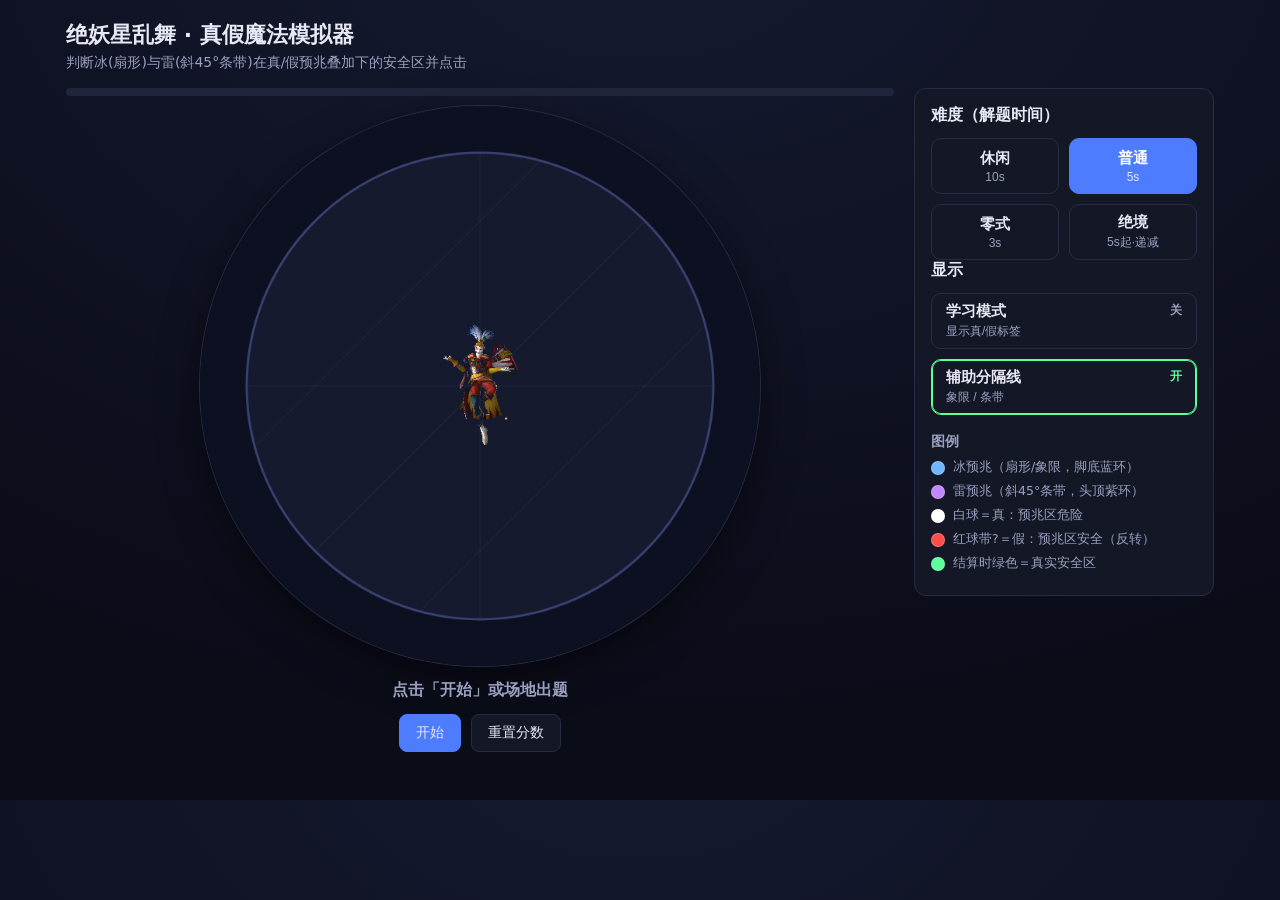
==== index.html @ 353c98ee "init: 绝妖星乱舞真假魔法模拟器" ====
<!DOCTYPE html>
<html lang="zh-CN">
<head>
  <meta charset="UTF-8" />
  <meta name="viewport" content="width=device-width, initial-scale=1.0" />
  <title>绝妖星乱舞 · 真假魔法范围模拟器</title>
  <link rel="stylesheet" href="styles.css" />
</head>
<body>
  <main class="app">
    <header class="topbar">
      <h1>绝妖星乱舞 · 真假魔法模拟器</h1>
      <p class="sub">判断冰(扇形)与雷(斜45°条带)在真/假预兆叠加下的安全区并点击</p>
    </header>

    <div class="layout">
      <section class="stage-wrap">
        <div class="countdown"><div id="countdown-fill" class="countdown-fill"></div></div>
        <canvas id="stage" width="720" height="720" aria-label="场地"></canvas>
        <p id="status" class="status">点击「开始」或场地出题</p>
        <div class="controls">
          <button id="btn-start" class="btn primary">开始</button>
          <button id="btn-restart" class="btn">重置分数</button>
        </div>
        <div class="hud" id="hud">
          <span>得分 <b id="score">0</b></span>
          <span>最佳 <b id="best">0</b></span>
        </div>
      </section>

      <aside class="panel">
        <h2>难度（解题时间）</h2>
        <div class="seg" id="time-seg">
          <button class="seg-btn" data-time="10">休闲<small>10s</small></button>
          <button class="seg-btn" data-time="5">普通<small>5s</small></button>
          <button class="seg-btn" data-time="3">零式<small>3s</small></button>
          <button class="seg-btn" data-time="extreme">绝境<small>5s起·递减</small></button>
        </div>

        <h2>显示</h2>
        <div class="toggles">
          <button class="toggle-btn" id="set-learn">学习模式<small>显示真/假标签</small></button>
          <button class="toggle-btn" id="set-grid">辅助分隔线<small>象限 / 条带</small></button>
        </div>

        <h3>图例</h3>
        <ul class="legend">
          <li><span class="dot ice"></span> 冰预兆（扇形/象限，脚底蓝环）</li>
          <li><span class="dot thunder"></span> 雷预兆（斜45°条带，头顶紫环）</li>
          <li><span class="dot true"></span> 白球＝真：预兆区危险</li>
          <li><span class="dot false"></span> 红球带?＝假：预兆区安全（反转）</li>
          <li><span class="dot safe"></span> 结算时绿色＝真实安全区</li>
        </ul>
      </aside>
    </div>
  </main>

  <script type="module" src="js/main.js"></script>
</body>
</html>
---- styles.css ----
:root {
  --bg: #0a0c18;
  --panel: #141826;
  --panel-edge: #262c44;
  --text: #e6e8f4;
  --muted: #9aa0c0;
  --ice: #6fb7ff;
  --thunder: #c187ff;
  --true: #ffffff;
  --false: #ff4d4d;
  --safe: #5cff9a;
  --primary: #4d7cff;
}

* { box-sizing: border-box; }

body {
  margin: 0;
  background: radial-gradient(1200px 800px at 50% -10%, #161a30, var(--bg));
  color: var(--text);
  font-family: system-ui, "Segoe UI", "Microsoft YaHei", sans-serif;
}

.app { max-width: 1180px; margin: 0 auto; padding: 20px 16px 48px; }

.topbar h1 { margin: 0; font-size: 22px; }
.topbar .sub { margin: 4px 0 16px; color: var(--muted); font-size: 14px; }

.layout {
  display: grid;
  grid-template-columns: minmax(0, 1fr) 300px;
  gap: 20px;
  align-items: start;
}

.stage-wrap { min-width: 0; }

.countdown {
  height: 8px;
  border-radius: 6px;
  background: #20253c;
  overflow: hidden;
  margin-bottom: 10px;
}
.countdown-fill {
  height: 100%;
  width: 0%;
  background: linear-gradient(90deg, var(--ice), var(--thunder));
  transition: width 60ms linear;
}

#stage {
  width: 100%;
  max-width: 560px;
  aspect-ratio: 1 / 1;
  display: block;
  margin: 0 auto;
  border-radius: 50%;
  cursor: crosshair;
  touch-action: none;
  box-shadow: 0 0 0 1px var(--panel-edge), 0 12px 40px rgba(0,0,0,0.5);
}

.status {
  text-align: center;
  font-size: 16px;
  font-weight: 600;
  min-height: 24px;
  margin: 14px 0 10px;
  color: var(--muted);
}
.status.go { color: var(--ice); }
.status.ok { color: var(--safe); }
.status.bad { color: var(--false); }

.controls { display: flex; gap: 10px; justify-content: center; }
.hud {
  display: flex;
  gap: 18px;
  justify-content: center;
  margin-top: 14px;
  color: var(--muted);
  font-size: 14px;
}
.hud b { color: var(--text); font-size: 17px; }

.btn {
  background: var(--panel);
  color: var(--text);
  border: 1px solid var(--panel-edge);
  border-radius: 8px;
  padding: 9px 16px;
  font-size: 14px;
  cursor: pointer;
}
.btn:hover { border-color: var(--primary); }
.btn.primary { background: var(--primary); border-color: var(--primary); }
.btn.small { padding: 6px 12px; font-size: 13px; }

.panel {
  background: var(--panel);
  border: 1px solid var(--panel-edge);
  border-radius: 12px;
  padding: 16px;
}
.panel h2 { margin: 0 0 12px; font-size: 16px; }
.panel h3 { margin: 18px 0 8px; font-size: 14px; color: var(--muted); }

/* 难度分段按钮 */
.seg { display: grid; grid-template-columns: 1fr 1fr; gap: 10px; }
.seg-btn {
  display: flex; flex-direction: column; align-items: center; justify-content: center;
  gap: 2px; min-height: 56px; padding: 8px;
  background: var(--panel); color: var(--text);
  border: 1px solid var(--panel-edge); border-radius: 10px;
  font-size: 15px; font-weight: 600; cursor: pointer;
}
.seg-btn small { font-size: 12px; font-weight: 400; color: var(--muted); }
.seg-btn:hover { border-color: var(--primary); }
.seg-btn.active {
  background: var(--primary); border-color: var(--primary); color: #fff;
}
.seg-btn.active small { color: rgba(255,255,255,0.85); }

/* 大开关按钮（手机友好） */
.toggles { display: flex; flex-direction: column; gap: 10px; }
.toggle-btn {
  display: flex; flex-direction: column; gap: 2px;
  min-height: 52px; padding: 8px 14px; text-align: left;
  background: var(--panel); color: var(--text);
  border: 1px solid var(--panel-edge); border-radius: 10px;
  font-size: 15px; font-weight: 600; cursor: pointer;
}
.toggle-btn small { font-size: 12px; font-weight: 400; color: var(--muted); }
.toggle-btn::after {
  content: '关'; position: absolute; right: 14px;
  align-self: center; font-size: 12px; color: var(--muted);
}
.toggle-btn { position: relative; }
.toggle-btn:hover { border-color: var(--primary); }
.toggle-btn.active { border-color: var(--safe); box-shadow: inset 0 0 0 1px var(--safe); }
.toggle-btn.active::after { content: '开'; color: var(--safe); font-weight: 700; }

.legend { list-style: none; padding: 0; margin: 0; font-size: 12.5px; color: var(--muted); }
.legend li { display: flex; align-items: center; gap: 8px; margin-bottom: 7px; }
.dot { width: 14px; height: 14px; border-radius: 50%; flex: 0 0 auto; border: 1px solid rgba(255,255,255,0.2); }
.dot.ice { background: var(--ice); }
.dot.thunder { background: var(--thunder); }
.dot.true { background: var(--true); }
.dot.false { background: var(--false); }
.dot.safe { background: var(--safe); }

@media (max-width: 820px) {
  .layout { grid-template-columns: 1fr; }
  .panel { order: 2; }
}
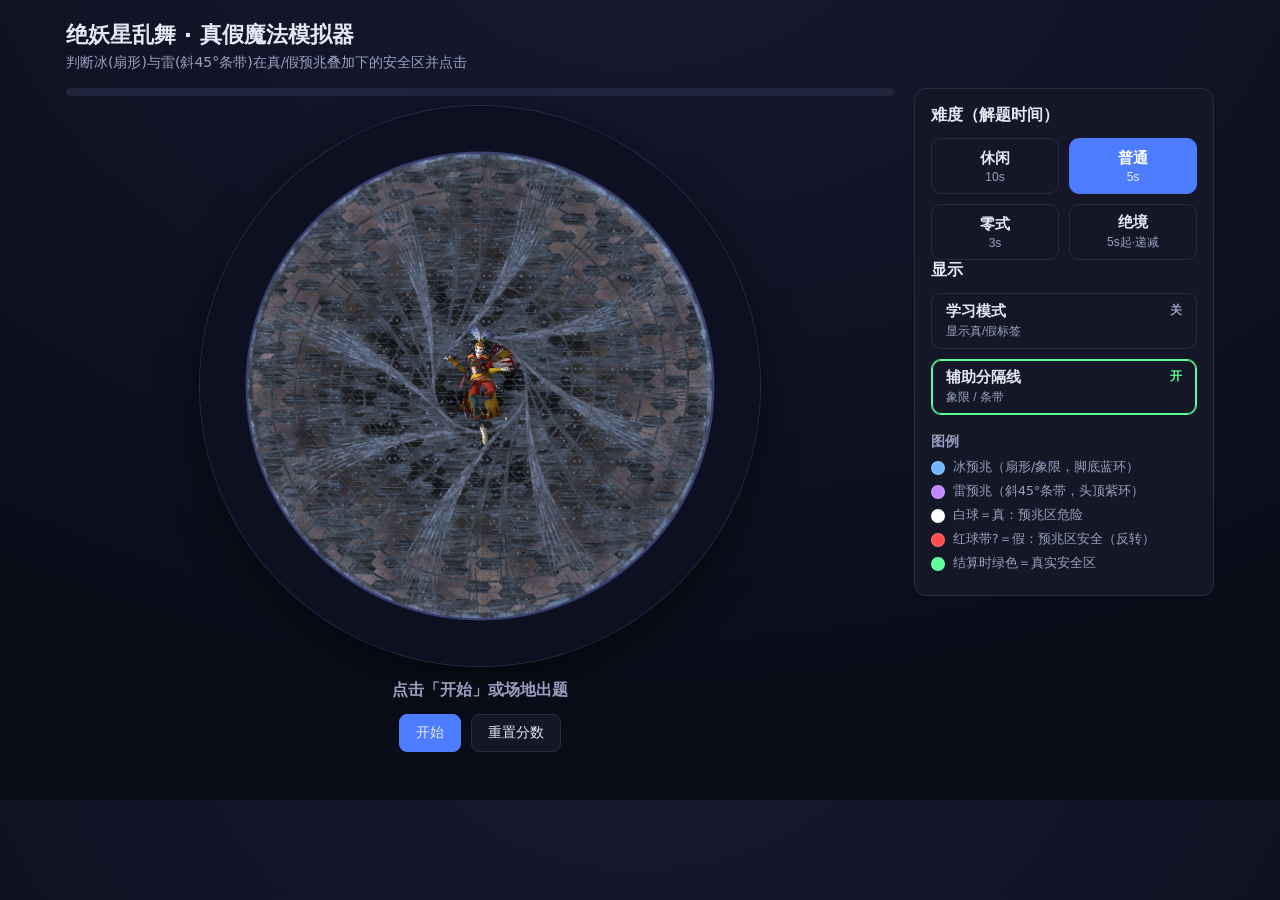
==== commit 980bc5a2: "实装结算界面" ====
--- a/index.html
+++ b/index.html
@@ -55,6 +55,15 @@
     </div>
   </main>
 
+  <div id="result-modal" class="modal hidden" role="dialog" aria-modal="true">
+    <div class="modal-card">
+      <div class="modal-label">绝境 · 最终连击</div>
+      <div id="result-score" class="modal-score">0</div>
+      <div id="result-comment" class="modal-comment"></div>
+      <button id="result-close" class="btn primary modal-close">关闭</button>
+    </div>
+  </div>
+
   <script type="module" src="js/main.js"></script>
 </body>
 </html>
--- a/styles.css
+++ b/styles.css
@@ -154,3 +154,39 @@
   .layout { grid-template-columns: 1fr; }
   .panel { order: 2; }
 }
+
+/* 绝境结束弹窗 */
+.modal {
+  position: fixed; inset: 0; z-index: 100;
+  display: flex; align-items: center; justify-content: center;
+  background: rgba(4, 6, 16, 0.78);
+  backdrop-filter: blur(3px);
+  padding: 20px;
+}
+.modal.hidden { display: none; }
+.modal-card {
+  background: var(--panel);
+  border: 1px solid var(--panel-edge);
+  border-radius: 18px;
+  padding: 36px 40px 30px;
+  text-align: center;
+  max-width: 520px; width: 100%;
+  box-shadow: 0 20px 60px rgba(0, 0, 0, 0.6);
+  animation: pop 0.28s cubic-bezier(0.2, 1.1, 0.4, 1);
+}
+@keyframes pop { from { transform: scale(0.86); opacity: 0; } to { transform: scale(1); opacity: 1; } }
+.modal-label { color: var(--muted); font-size: 15px; letter-spacing: 2px; }
+.modal-score {
+  font-size: 110px; font-weight: 800; line-height: 1.05;
+  margin: 6px 0 4px; text-shadow: 0 0 26px currentColor;
+}
+.modal-comment {
+  font-size: 21px; font-weight: 600; line-height: 1.5;
+  margin: 10px 0 26px; color: var(--text);
+}
+.modal-close { min-width: 140px; padding: 12px 22px; font-size: 16px; }
+
+.tier-green  { color: #46e07a; }
+.tier-blue   { color: #5aa9ff; }
+.tier-purple { color: #b07bff; }
+.tier-orange { color: #ff9d3c; }
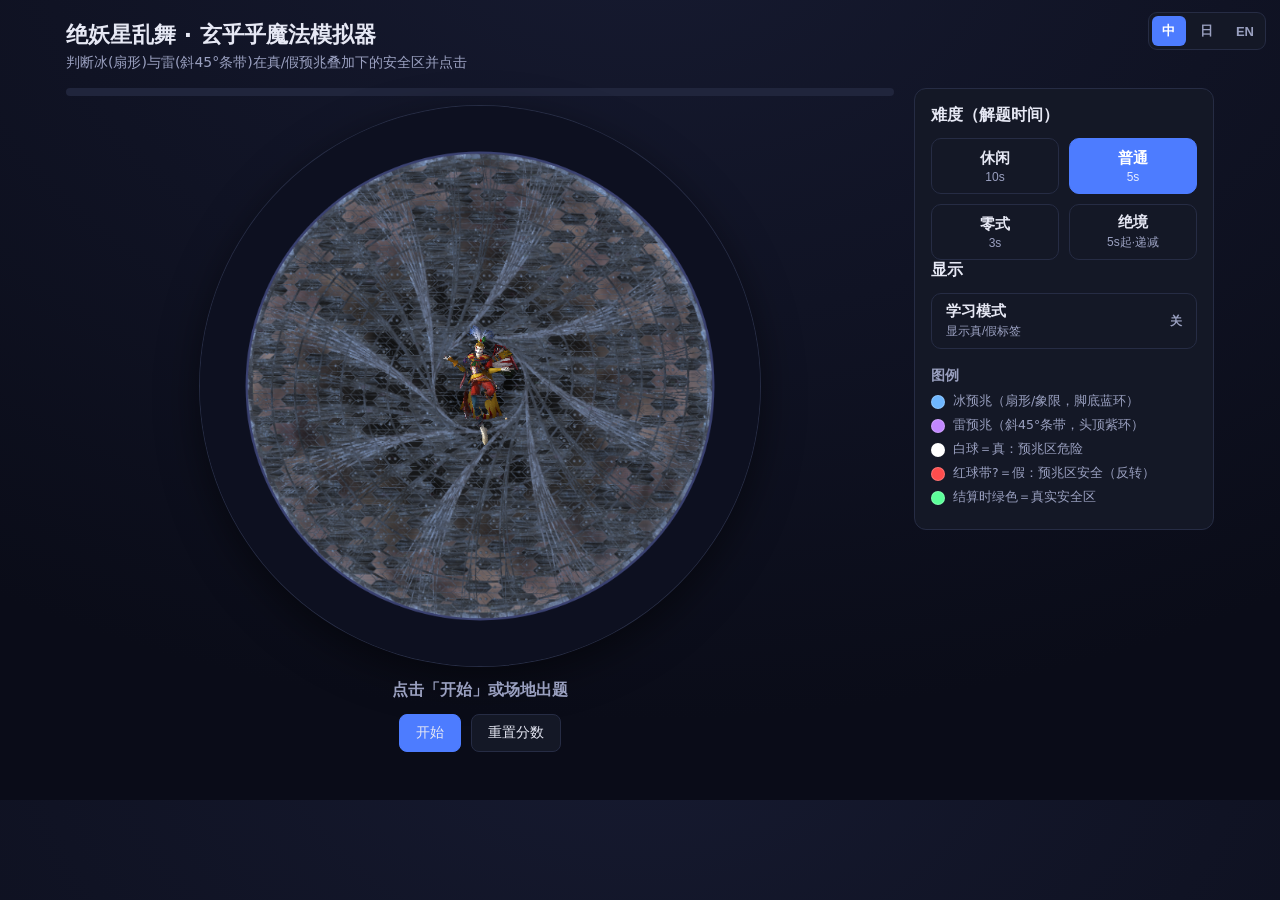
==== commit 3ef1b85a: "删除了无用的辅助模式 实装了本地化" ====
--- a/index.html
+++ b/index.html
@@ -7,49 +7,58 @@
   <link rel="stylesheet" href="styles.css" />
 </head>
 <body>
+  <div class="lang-switch" id="lang-switch">
+    <button data-lang="zh">中</button>
+    <button data-lang="ja">日</button>
+    <button data-lang="en">EN</button>
+  </div>
+
   <main class="app">
     <header class="topbar">
-      <h1>绝妖星乱舞 · 真假魔法模拟器</h1>
-      <p class="sub">判断冰(扇形)与雷(斜45°条带)在真/假预兆叠加下的安全区并点击</p>
+      <h1 data-i18n="title">绝妖星乱舞 · 真假魔法模拟器</h1>
+      <p class="sub" data-i18n="subtitle">判断冰(扇形)与雷(斜45°条带)在真/假预兆叠加下的安全区并点击</p>
     </header>
 
     <div class="layout">
       <section class="stage-wrap">
         <div class="countdown"><div id="countdown-fill" class="countdown-fill"></div></div>
-        <canvas id="stage" width="720" height="720" aria-label="场地"></canvas>
+        <canvas id="stage" width="720" height="720" aria-label="arena"></canvas>
         <p id="status" class="status">点击「开始」或场地出题</p>
         <div class="controls">
           <button id="btn-start" class="btn primary">开始</button>
-          <button id="btn-restart" class="btn">重置分数</button>
+          <button id="btn-restart" class="btn" data-i18n="restart">重置分数</button>
         </div>
         <div class="hud" id="hud">
-          <span>得分 <b id="score">0</b></span>
-          <span>最佳 <b id="best">0</b></span>
+          <span><span data-i18n="score">得分</span> <b id="score">0</b></span>
+          <span><span data-i18n="best">最佳</span> <b id="best">0</b></span>
         </div>
       </section>
 
       <aside class="panel">
-        <h2>难度（解题时间）</h2>
+        <h2 data-i18n="difficulty">难度（解题时间）</h2>
         <div class="seg" id="time-seg">
-          <button class="seg-btn" data-time="10">休闲<small>10s</small></button>
-          <button class="seg-btn" data-time="5">普通<small>5s</small></button>
-          <button class="seg-btn" data-time="3">零式<small>3s</small></button>
-          <button class="seg-btn" data-time="extreme">绝境<small>5s起·递减</small></button>
+          <button class="seg-btn" data-time="10"><span data-i18n="diffCasual">休闲</span><small data-i18n="diffCasualSub">10s</small></button>
+          <button class="seg-btn" data-time="5"><span data-i18n="diffNormal">普通</span><small data-i18n="diffNormalSub">5s</small></button>
+          <button class="seg-btn" data-time="3"><span data-i18n="diffSavage">零式</span><small data-i18n="diffSavageSub">3s</small></button>
+          <button class="seg-btn" data-time="extreme"><span data-i18n="diffExtreme">绝境</span><small data-i18n="diffExtremeSub">5s起·递减</small></button>
         </div>
 
-        <h2>显示</h2>
+        <h2 data-i18n="display">显示</h2>
         <div class="toggles">
-          <button class="toggle-btn" id="set-learn">学习模式<small>显示真/假标签</small></button>
-          <button class="toggle-btn" id="set-grid">辅助分隔线<small>象限 / 条带</small></button>
+          <button class="toggle-btn" id="set-learn">
+            <span data-i18n="learnName">学习模式</span>
+            <small data-i18n="learnSub">显示真/假标签</small>
+            <span class="toggle-state"></span>
+          </button>
         </div>
 
-        <h3>图例</h3>
+        <h3 data-i18n="legendTitle">图例</h3>
         <ul class="legend">
-          <li><span class="dot ice"></span> 冰预兆（扇形/象限，脚底蓝环）</li>
-          <li><span class="dot thunder"></span> 雷预兆（斜45°条带，头顶紫环）</li>
-          <li><span class="dot true"></span> 白球＝真：预兆区危险</li>
-          <li><span class="dot false"></span> 红球带?＝假：预兆区安全（反转）</li>
-          <li><span class="dot safe"></span> 结算时绿色＝真实安全区</li>
+          <li><span class="dot ice"></span> <span data-i18n="legend1">冰预兆（扇形/象限，脚底蓝环）</span></li>
+          <li><span class="dot thunder"></span> <span data-i18n="legend2">雷预兆（斜45°条带，头顶紫环）</span></li>
+          <li><span class="dot true"></span> <span data-i18n="legend3">白球＝真：预兆区危险</span></li>
+          <li><span class="dot false"></span> <span data-i18n="legend4">红球带?＝假：预兆区安全（反转）</span></li>
+          <li><span class="dot safe"></span> <span data-i18n="legend5">结算时绿色＝真实安全区</span></li>
         </ul>
       </aside>
     </div>
@@ -57,10 +66,10 @@
 
   <div id="result-modal" class="modal hidden" role="dialog" aria-modal="true">
     <div class="modal-card">
-      <div class="modal-label">绝境 · 最终连击</div>
+      <div class="modal-label" data-i18n="modalLabel">绝境 · 最终连击</div>
       <div id="result-score" class="modal-score">0</div>
       <div id="result-comment" class="modal-comment"></div>
-      <button id="result-close" class="btn primary modal-close">关闭</button>
+      <button id="result-close" class="btn primary modal-close" data-i18n="modalClose">关闭</button>
     </div>
   </div>
 
--- a/styles.css
+++ b/styles.css
@@ -132,14 +132,30 @@
   font-size: 15px; font-weight: 600; cursor: pointer;
 }
 .toggle-btn small { font-size: 12px; font-weight: 400; color: var(--muted); }
-.toggle-btn::after {
-  content: '关'; position: absolute; right: 14px;
-  align-self: center; font-size: 12px; color: var(--muted);
-}
 .toggle-btn { position: relative; }
+.toggle-state {
+  position: absolute; right: 14px; top: 50%; transform: translateY(-50%);
+  font-size: 12px; color: var(--muted);
+}
 .toggle-btn:hover { border-color: var(--primary); }
 .toggle-btn.active { border-color: var(--safe); box-shadow: inset 0 0 0 1px var(--safe); }
-.toggle-btn.active::after { content: '开'; color: var(--safe); font-weight: 700; }
+.toggle-btn.active .toggle-state { color: var(--safe); font-weight: 700; }
+
+/* 语言切换（右上角） */
+.lang-switch {
+  position: fixed; top: 12px; right: 14px; z-index: 110;
+  display: flex; gap: 4px;
+  background: var(--panel); border: 1px solid var(--panel-edge);
+  border-radius: 9px; padding: 3px;
+}
+.lang-switch button {
+  min-width: 34px; height: 30px; padding: 0 8px;
+  background: transparent; color: var(--muted);
+  border: none; border-radius: 6px; cursor: pointer;
+  font-size: 13px; font-weight: 600;
+}
+.lang-switch button:hover { color: var(--text); }
+.lang-switch button.active { background: var(--primary); color: #fff; }
 
 .legend { list-style: none; padding: 0; margin: 0; font-size: 12.5px; color: var(--muted); }
 .legend li { display: flex; align-items: center; gap: 8px; margin-bottom: 7px; }
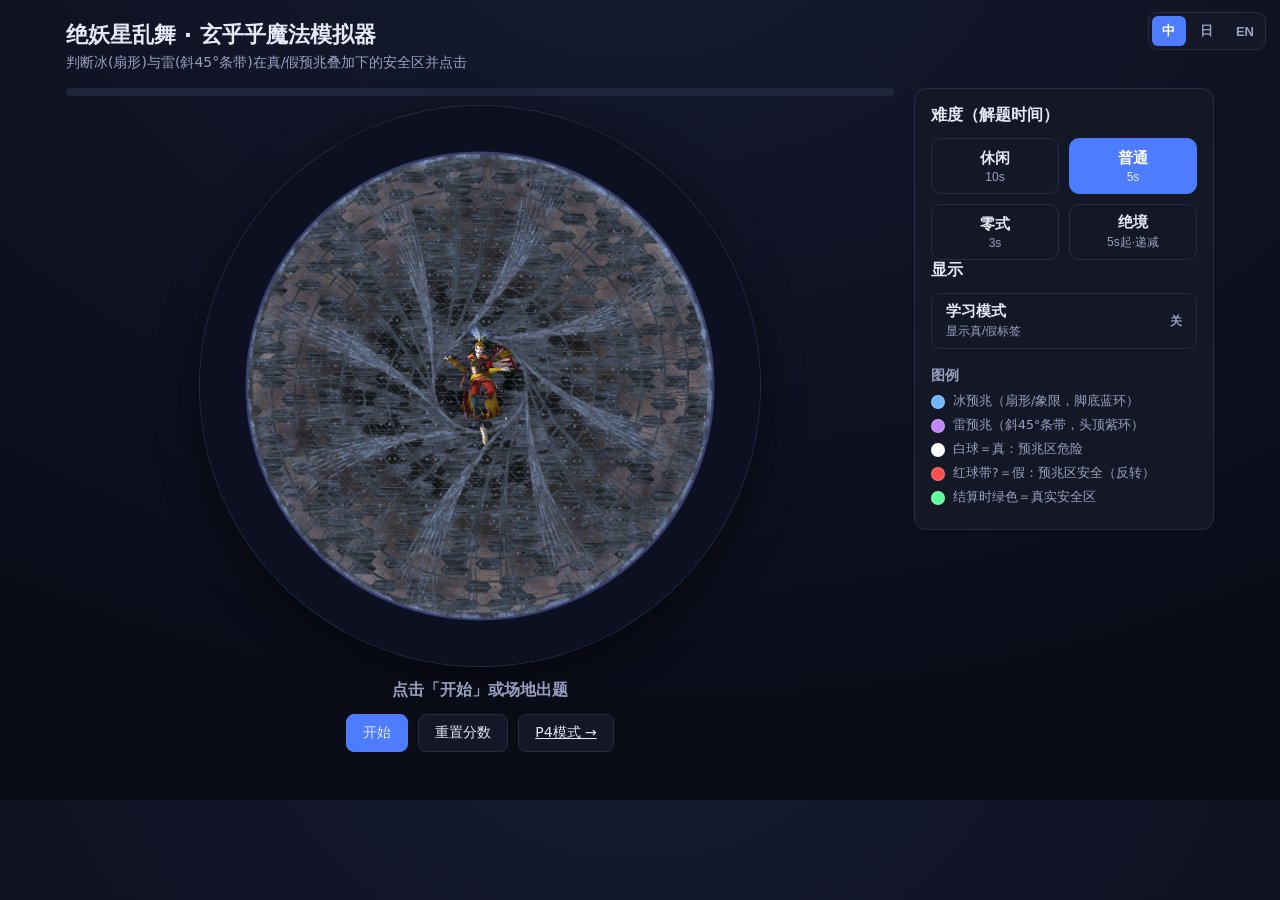
==== commit 594a8909: "实装记忆小游戏" ====
--- a/index.html
+++ b/index.html
@@ -3,7 +3,7 @@
 <head>
   <meta charset="UTF-8" />
   <meta name="viewport" content="width=device-width, initial-scale=1.0" />
-  <title>绝妖星乱舞 · 真假魔法范围模拟器</title>
+  <title>Question Mark Ultimate</title>
   <link rel="stylesheet" href="styles.css" />
 </head>
 <body>
@@ -15,7 +15,7 @@
 
   <main class="app">
     <header class="topbar">
-      <h1 data-i18n="title">绝妖星乱舞 · 真假魔法模拟器</h1>
+      <h1 data-i18n="title">绝妖星乱舞 · 玄乎乎魔法模拟器</h1>
       <p class="sub" data-i18n="subtitle">判断冰(扇形)与雷(斜45°条带)在真/假预兆叠加下的安全区并点击</p>
     </header>
 
@@ -27,6 +27,7 @@
         <div class="controls">
           <button id="btn-start" class="btn primary">开始</button>
           <button id="btn-restart" class="btn" data-i18n="restart">重置分数</button>
+          <a class="btn" href="p4.html" data-i18n="p4Link">进阶：双段机制 →</a>
         </div>
         <div class="hud" id="hud">
           <span><span data-i18n="score">得分</span> <b id="score">0</b></span>
--- a/styles.css
+++ b/styles.css
@@ -206,3 +206,43 @@
 .tier-blue   { color: #5aa9ff; }
 .tier-purple { color: #b07bff; }
 .tier-orange { color: #ff9d3c; }
+
+/* 记忆小游戏 */
+.mem-card { max-width: 540px; width: 100%; }
+.mem-stage {
+  position: relative;
+  height: 200px;
+  background: #f4f1e8;
+  border: 1px solid var(--panel-edge);
+  border-radius: 12px;
+  overflow: hidden;
+}
+.mem-house {
+  position: absolute;
+  left: 50%; top: 50%;
+  transform: translate(-50%, -50%);
+  z-index: 2;                        /* 房子在小人之上，正确遮挡进/出 */
+  background: #f4f1e8;               /* 不透明底，挡住身后小人 */
+}
+.mem-person {
+  position: absolute;
+  top: 50%;
+  width: 42px; height: 63px;
+  margin-top: -31px;                 /* 垂直居中（不占用 transform，避免与定位冲突） */
+  z-index: 1;
+  image-rendering: pixelated;       /* 像素 gif 放大保持锐利 */
+  mix-blend-mode: multiply;          /* 在白底上抠掉 gif 白色背景 */
+  pointer-events: none;
+  will-change: left;
+}
+.mem-question {
+  text-align: center;
+  font-size: 22px; font-weight: 700;
+  margin: 18px 0 14px;
+  min-height: 28px;
+}
+.mem-options { display: flex; gap: 12px; justify-content: center; }
+.mem-options .btn {
+  min-width: 76px; min-height: 56px;
+  font-size: 24px; font-weight: 800;
+}
